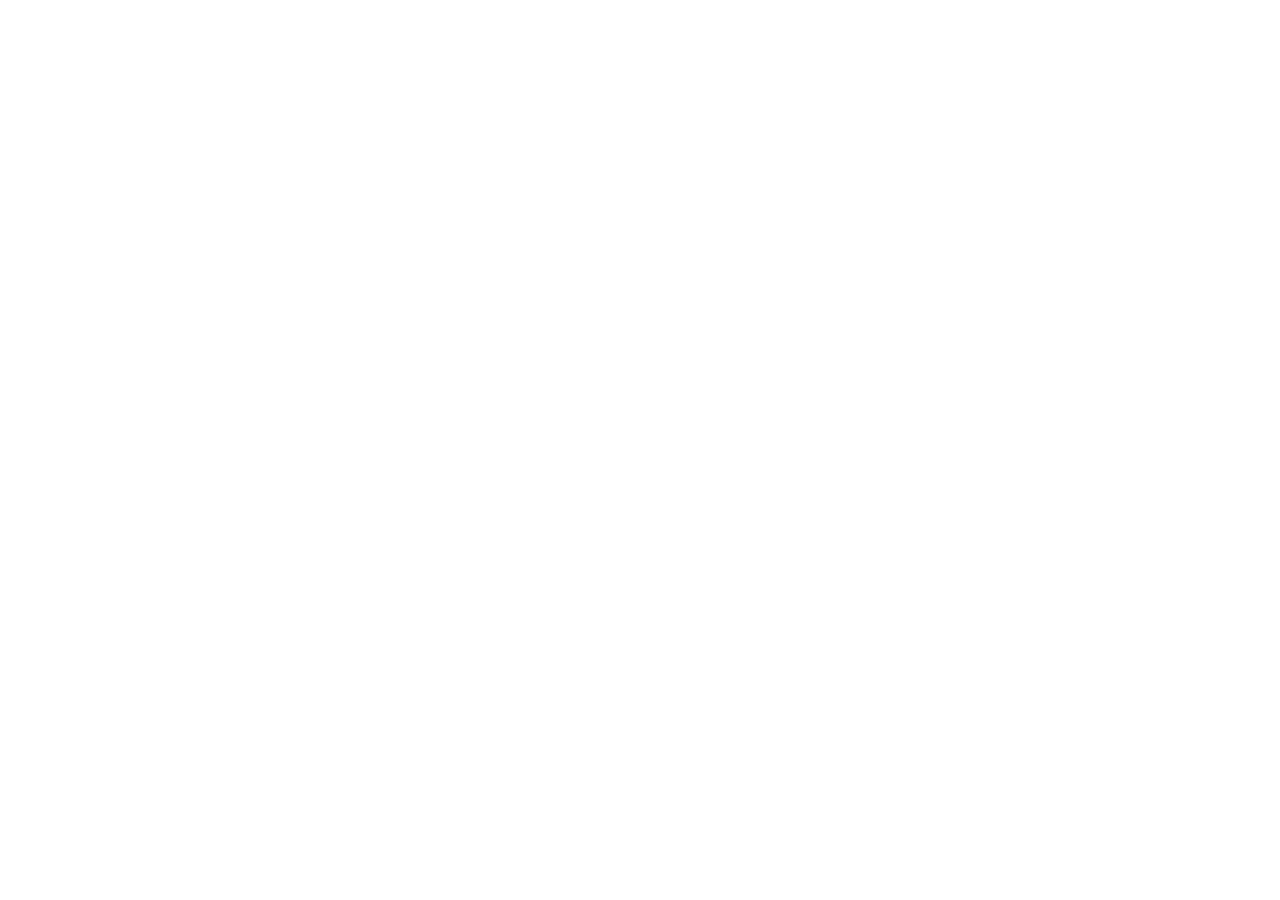
==== index.html @ 270609e2 "Built from d6237d647db0e343cd6c62a5a69aae58c02ac2ce." ====
<!doctype html><html lang="en"><head><meta charset="utf-8"/><title>Webpack App</title><meta name="viewport" content="width=device-width,initial-scale=1"/><style>html, body {
    overflow: hidden;
    height: 100%;
    width: 100%;
    margin: 0;
    padding: 0;
  }

  * {
    box-sizing: border-box;
  }</style><script>/* globals window */
  /* eslint-disable no-underscore-dangle */
  try {
    if (window.top !== window) {
      window.__REACT_DEVTOOLS_GLOBAL_HOOK__ = window.top.__REACT_DEVTOOLS_GLOBAL_HOOK__;
    }
  } catch (e) {
    // eslint-disable-next-line no-console
    console.warn('unable to connect to top frame for connecting dev tools');
  }

  window.onerror = function onerror(message, source, line, column, err) {
    if (window.CONFIG_TYPE !== 'DEVELOPMENT') return;
    // eslint-disable-next-line no-var, vars-on-top
    var xhr = new window.XMLHttpRequest();
    xhr.open('POST', '/runtime-error');
    xhr.setRequestHeader('Content-Type', 'application/json;charset=UTF-8');
    xhr.send(
      JSON.stringify({
        /* eslint-disable object-shorthand */
        message: message,
        source: source,
        line: line,
        column: column,
        error: err && { message: err.message, name: err.name, stack: err.stack },
        origin: 'manager',
        /* eslint-enable object-shorthand */
      })
    );
  };</script><style>#root[hidden],
      #docs-root[hidden] {
        display: none !important;
      }</style></head><body><div id="root"></div><div id="docs-root"></div><script>window['CONFIG_TYPE'] = "PRODUCTION";
          
      
          
            window['LOGLEVEL'] = "info";
          
      
          
            window['FEATURES'] = {"postcss":true,"emotionAlias":false,"warnOnLegacyHierarchySeparator":true,"buildStoriesJson":false,"storyStoreV7":false,"modernInlineRender":false,"breakingChangesV7":false,"interactionsDebugger":false,"babelModeV7":false,"argTypeTargetsV7":false,"previewMdx2":false};
          
      
          
      
          
      
          
            window['DOCS_MODE'] = false;</script><script src="runtime~main.0cbefc9086ca45a63bb1.manager.bundle.js"></script><script src="vendors~main.861be6a6b22d656c9bff.manager.bundle.js"></script><script src="main.18de51235b7369a14755.manager.bundle.js"></script></body></html>
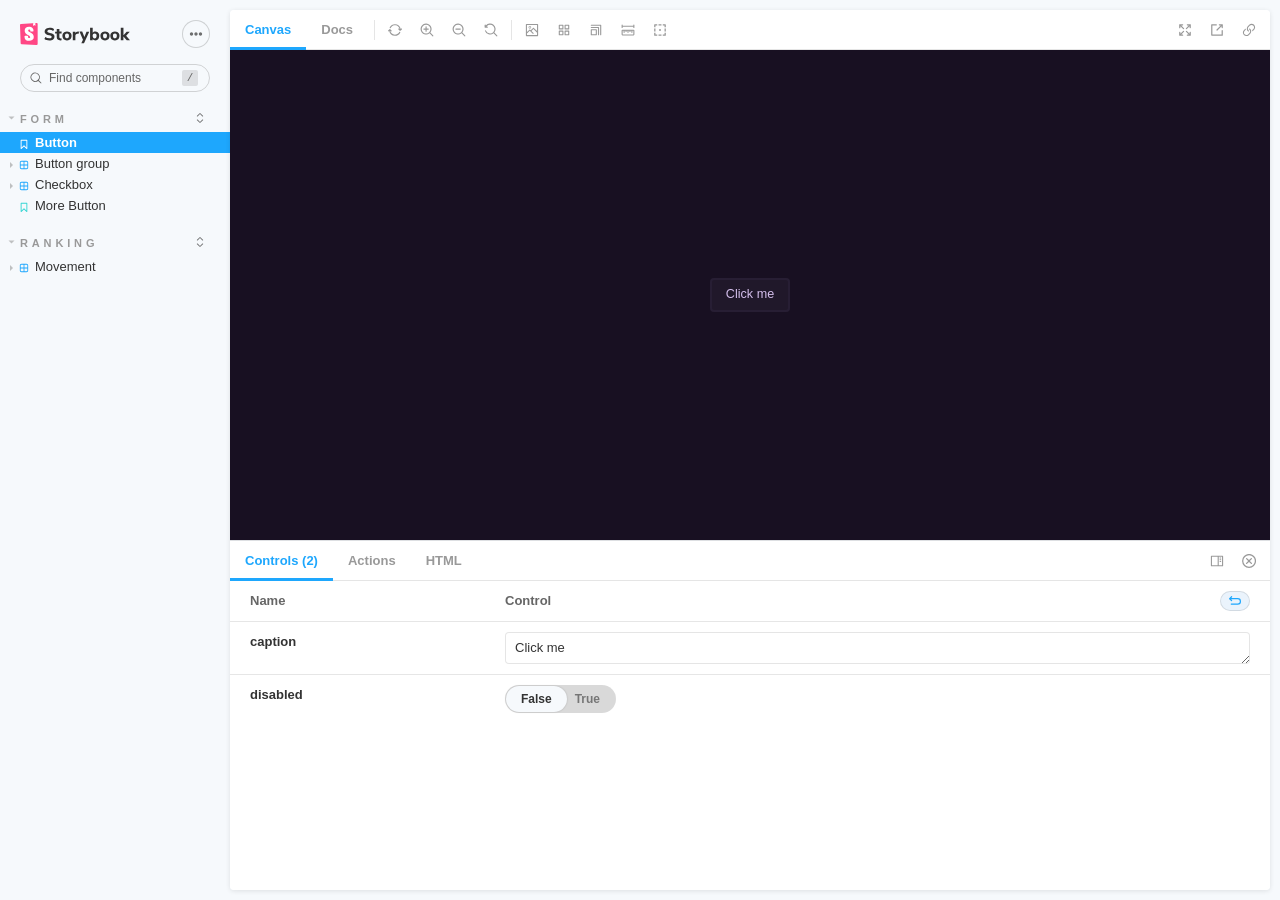
==== commit a6426f50: "Built from 10fb4b52e1dc0d74e6980aa8cc72ea45ceccd317." ====
--- a/index.html
+++ b/index.html
@@ -56,4 +56,4 @@
           
       
           
-            window['DOCS_MODE'] = false;</script><script src="runtime~main.0cbefc9086ca45a63bb1.manager.bundle.js"></script><script src="vendors~main.861be6a6b22d656c9bff.manager.bundle.js"></script><script src="main.18de51235b7369a14755.manager.bundle.js"></script></body></html>+            window['DOCS_MODE'] = false;</script><script src="runtime~main.ad3a49ed5160fa500cea.manager.bundle.js"></script><script src="vendors~main.ab647a5ca6ffd9088db9.manager.bundle.js"></script><script src="main.006dfcdea7dcbb209957.manager.bundle.js"></script></body></html>
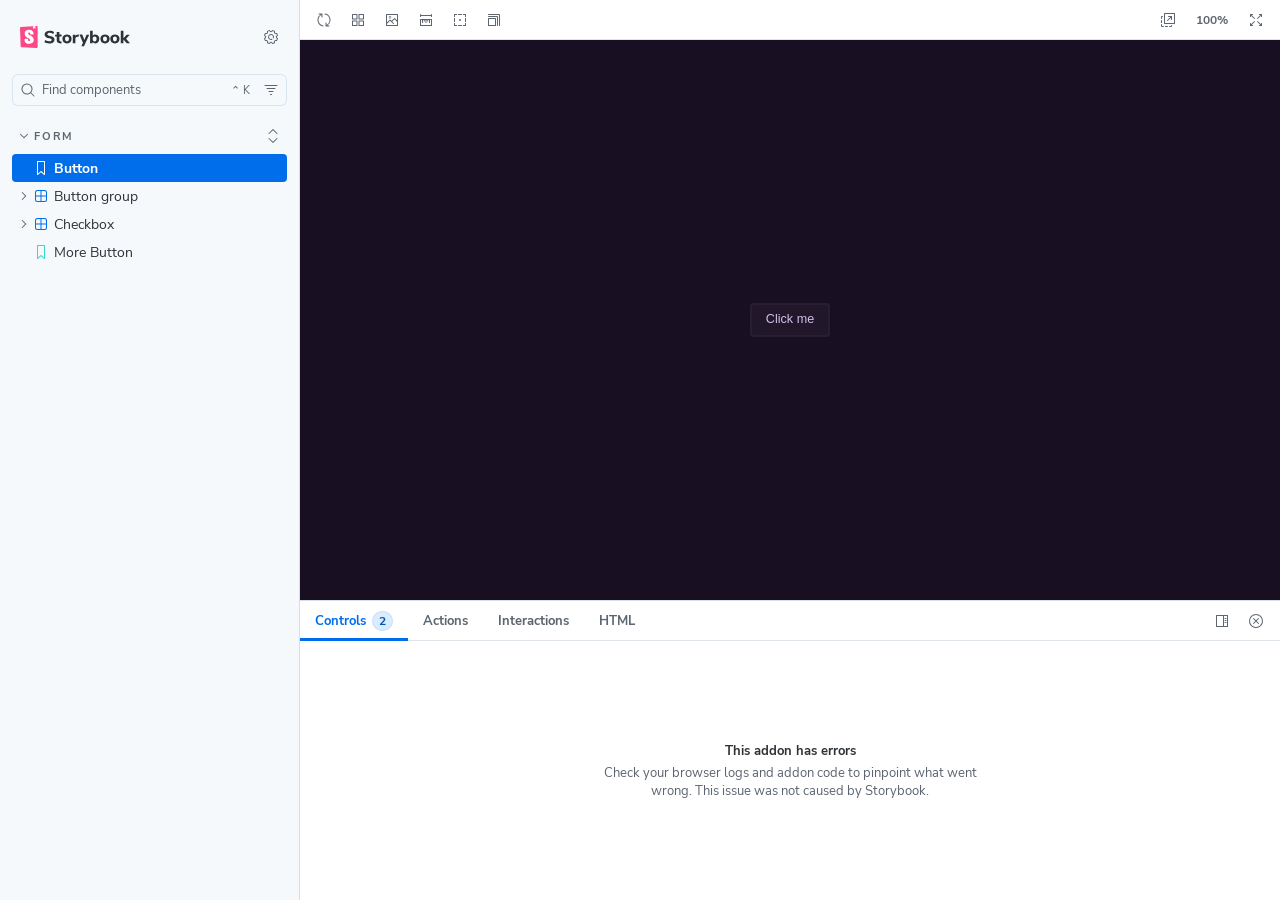
==== commit acbc8736: "Built from 149137a6c58c106465a3c56292eac08e579685f4." ====
--- a/index.html
+++ b/index.html
@@ -1,59 +1,146 @@
-<!doctype html><html lang="en"><head><meta charset="utf-8"/><title>Webpack App</title><meta name="viewport" content="width=device-width,initial-scale=1"/><style>html, body {
-    overflow: hidden;
-    height: 100%;
-    width: 100%;
-    margin: 0;
-    padding: 0;
-  }
+<!DOCTYPE html>
+<html lang="en">
+  <head>
+    <meta charset="utf-8" />
 
-  * {
-    box-sizing: border-box;
-  }</style><script>/* globals window */
-  /* eslint-disable no-underscore-dangle */
-  try {
-    if (window.top !== window) {
-      window.__REACT_DEVTOOLS_GLOBAL_HOOK__ = window.top.__REACT_DEVTOOLS_GLOBAL_HOOK__;
-    }
-  } catch (e) {
-    // eslint-disable-next-line no-console
-    console.warn('unable to connect to top frame for connecting dev tools');
-  }
+    <title>storybook - Storybook</title>
+    <meta name="viewport" content="width=device-width, initial-scale=1" />
 
-  window.onerror = function onerror(message, source, line, column, err) {
-    if (window.CONFIG_TYPE !== 'DEVELOPMENT') return;
-    // eslint-disable-next-line no-var, vars-on-top
-    var xhr = new window.XMLHttpRequest();
-    xhr.open('POST', '/runtime-error');
-    xhr.setRequestHeader('Content-Type', 'application/json;charset=UTF-8');
-    xhr.send(
-      JSON.stringify({
-        /* eslint-disable object-shorthand */
-        message: message,
-        source: source,
-        line: line,
-        column: column,
-        error: err && { message: err.message, name: err.name, stack: err.stack },
-        origin: 'manager',
-        /* eslint-enable object-shorthand */
-      })
-    );
-  };</script><style>#root[hidden],
-      #docs-root[hidden] {
+    
+    <link rel="icon" type="image/svg+xml" href="./favicon.svg" />
+    
+    <style>
+      @font-face {
+        font-family: 'Nunito Sans';
+        font-style: normal;
+        font-weight: 400;
+        font-display: swap;
+        src: url('./sb-common-assets/nunito-sans-regular.woff2') format('woff2');
+      }
+
+      @font-face {
+        font-family: 'Nunito Sans';
+        font-style: italic;
+        font-weight: 400;
+        font-display: swap;
+        src: url('./sb-common-assets/nunito-sans-italic.woff2') format('woff2');
+      }
+
+      @font-face {
+        font-family: 'Nunito Sans';
+        font-style: normal;
+        font-weight: 700;
+        font-display: swap;
+        src: url('./sb-common-assets/nunito-sans-bold.woff2') format('woff2');
+      }
+
+      @font-face {
+        font-family: 'Nunito Sans';
+        font-style: italic;
+        font-weight: 700;
+        font-display: swap;
+        src: url('./sb-common-assets/nunito-sans-bold-italic.woff2') format('woff2');
+      }
+    </style>
+
+    <link href="./sb-manager/runtime.js" rel="modulepreload" />
+
+    
+    <link href="./sb-addons/storybook-core-server-presets-0/common-manager-bundle.js" rel="modulepreload" />
+    
+    <link href="./sb-addons/whitespace-html-1/manager-bundle.js" rel="modulepreload" />
+       
+
+    <style>
+      #storybook-root[hidden] {
         display: none !important;
-      }</style></head><body><div id="root"></div><div id="docs-root"></div><script>window['CONFIG_TYPE'] = "PRODUCTION";
-          
+      }
+    </style>
+
+    
+  </head>
+  <body>
+    <div id="root"></div>
+
+    
+    <script>
       
-          
-            window['LOGLEVEL'] = "info";
-          
+        
+          window['FEATURES'] = {
+  "actions": true,
+  "argTypeTargetsV7": true,
+  "babelRemoveBugfixes": false,
+  "backgrounds": true,
+  "changeDetection": true,
+  "componentsManifest": false,
+  "controls": true,
+  "disallowImplicitActionsInRenderV8": true,
+  "highlight": true,
+  "interactions": true,
+  "legacyDecoratorFileOrder": false,
+  "measure": true,
+  "outline": true,
+  "menuOnboardingChecklist": true,
+  "sidebarOnboardingChecklist": true,
+  "viewport": true
+};
+        
       
-          
-            window['FEATURES'] = {"postcss":true,"emotionAlias":false,"warnOnLegacyHierarchySeparator":true,"buildStoriesJson":false,"storyStoreV7":false,"modernInlineRender":false,"breakingChangesV7":false,"interactionsDebugger":false,"babelModeV7":false,"argTypeTargetsV7":false,"previewMdx2":false};
-          
+        
+          window['REFS'] = {};
+        
       
-          
+        
+          window['LOGLEVEL'] = "info";
+        
       
-          
+        
+          window['DOCS_OPTIONS'] = {};
+        
       
-          
-            window['DOCS_MODE'] = false;</script><script src="runtime~main.ad3a49ed5160fa500cea.manager.bundle.js"></script><script src="vendors~main.ab647a5ca6ffd9088db9.manager.bundle.js"></script><script src="main.006dfcdea7dcbb209957.manager.bundle.js"></script></body></html>+        
+          window['CONFIG_TYPE'] = "PRODUCTION";
+        
+      
+        
+          window['DOCGEN_STORY_PREPARED'] = false;
+        
+      
+        
+      
+        
+      
+        
+          window['TAGS_OPTIONS'] = {};
+        
+      
+        
+          window['STORYBOOK_BUILDER'] = "vite";
+        
+      
+        
+          window['STORYBOOK_FRAMEWORK'] = "html-vite";
+        
+      
+        
+          window['STORYBOOK_RENDERER'] = "html";
+        
+      
+        
+      
+    </script>
+    
+
+    <script type="module">
+      import './sb-manager/globals-runtime.js';
+
+      
+        import './sb-addons/storybook-core-server-presets-0/common-manager-bundle.js';
+      
+        import './sb-addons/whitespace-html-1/manager-bundle.js';
+      
+
+      import './sb-manager/runtime.js';
+    </script>
+  </body>
+</html>
